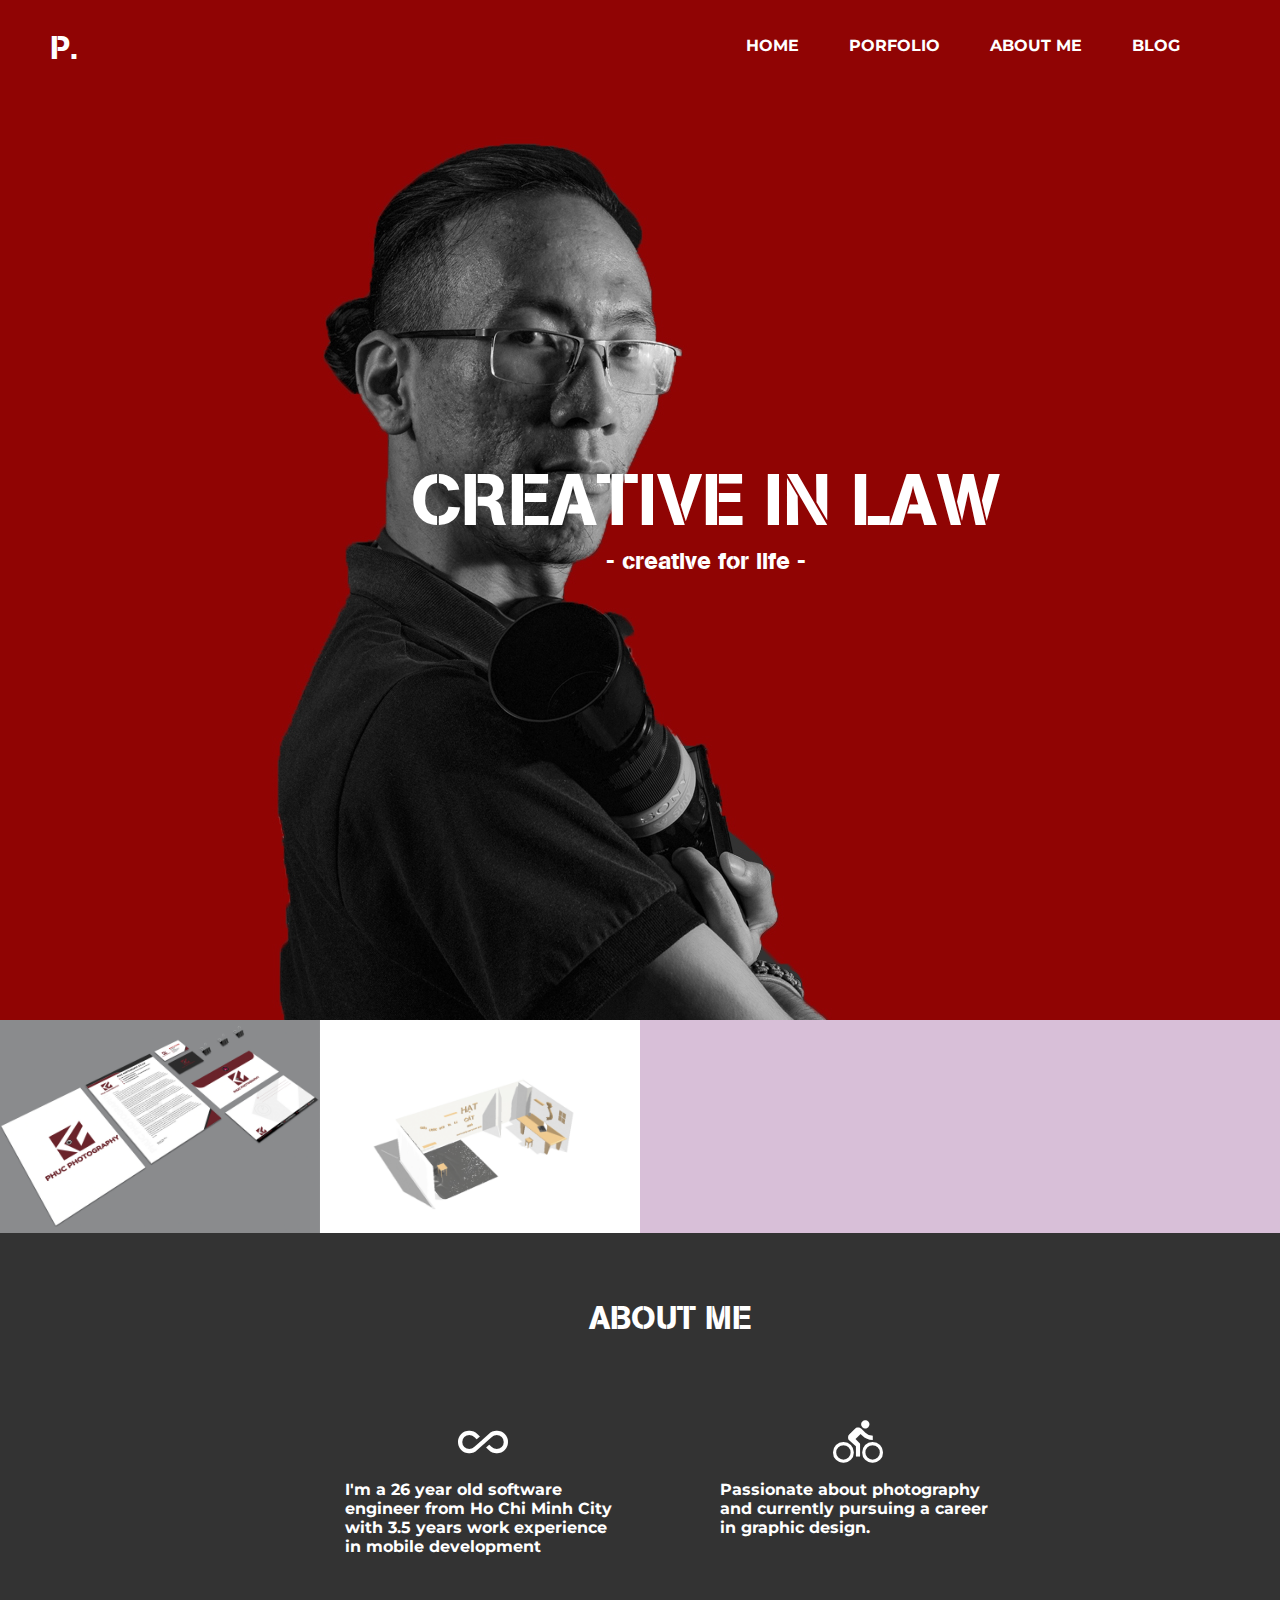
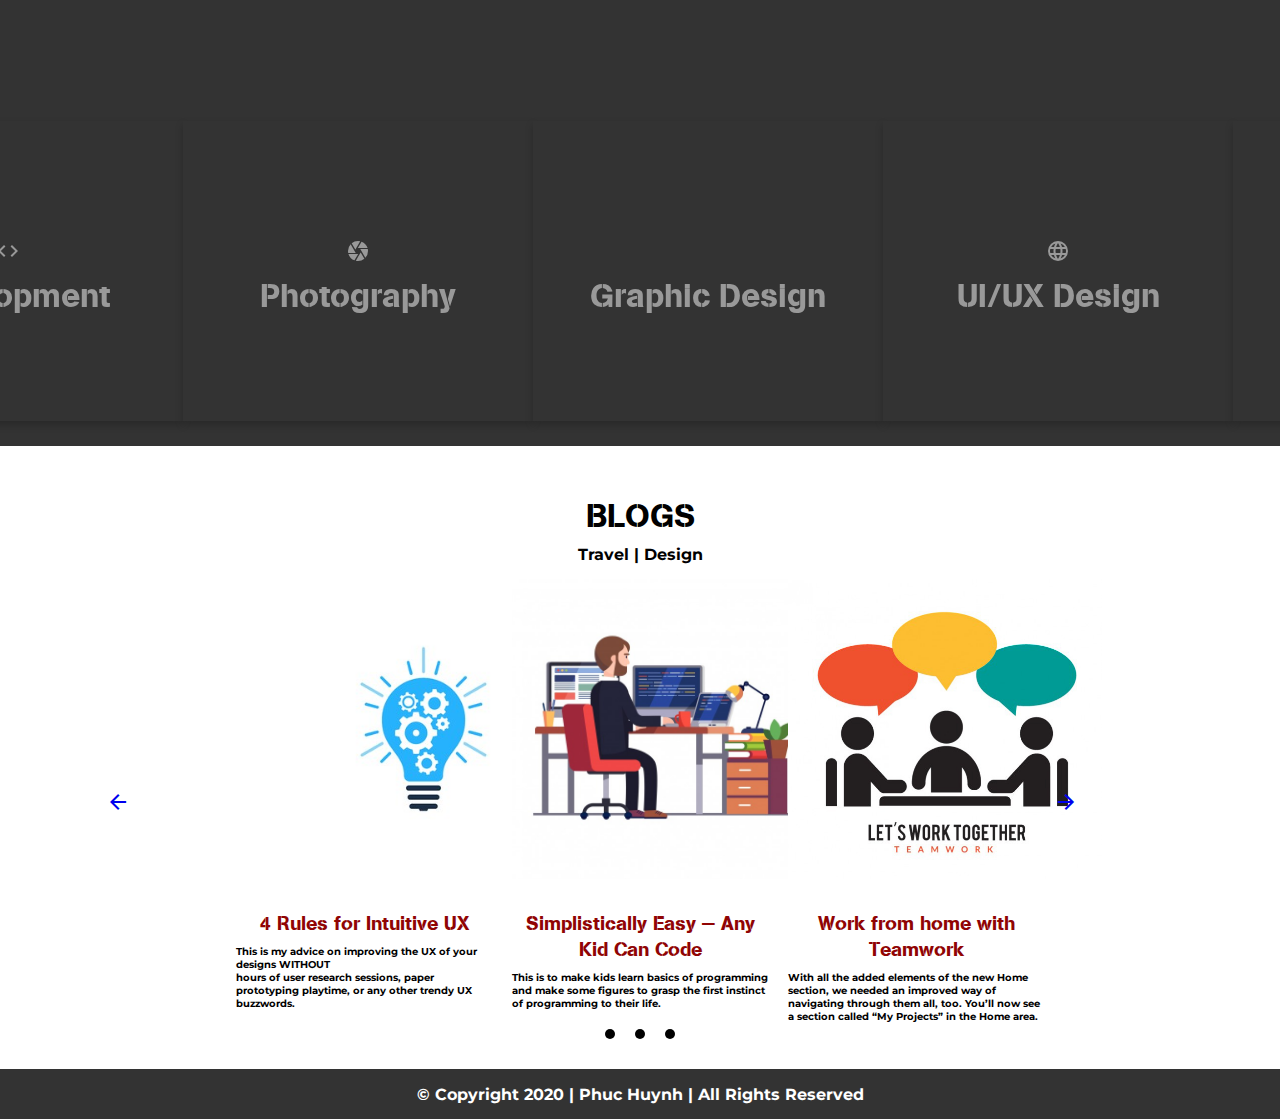
==== index.html @ 55d7efc3 "update code" ====
<!DOCTYPE html>
<html lang="en">
<head>
	<meta charset="UTF-8">
	<meta name="viewport" content="width=device-width, initial-scale=1.0">
	<link rel="stylesheet" href="css/style.css">
	<link href="https://fonts.googleapis.com/icon?family=Material+Icons" rel="stylesheet">
	<title>Document</title>
</head>
<body>
	<div class="container" id="container">
		<div class="header">
			 <div class="logo">
					<h1>P.</h1>
			 </div>
			 <div class="menu">
				<ul>
					<li><a href="#">Home</a></li>
					<li><a href="#">Porfolio</a></li>
					<li><a href="#">About Me</a></li>
					<li><a href="#">Blog</a></li>
					
				</ul>
			 </div>
		</div>
		<div class="section section-one">
			<div class="content">
				<div>
					<h1 class="is-visible">CREATIVE IN LAW <br></h1> 
					<h6> - creative for life - </h6>
				</div>
			</div>
		</div>
		<div class="section section-two">
				 <div class="content">
					 <div class="col">
						 <div class="item-percent">
							<a href="#" class="item-content black" >
								<h1>Branding</h1>
							</a>
							 <img src="/img/items/4.jpg" alt="" class="img-responsive">
						 </div>
						 <div class="item-percent">
							<a href="#" class="item-content" >
								<h1>Sài Gòn Landscape</h1>
							</a>
							<img src="/img/items/2.jpg" alt="" class="img-responsive">
						</div>
					 </div>
					 <div class="col">
						<div class="item-percent">
							<a href="#" class="item-content" >
								<h1>Việt nam Travel</h1>
							</a>
							<img src="/img/items/3.jpg" alt="" class="img-responsive">
						</div>
						<div class="item-percent">
							<a href="#" class="item-content black" >
								<h1>3D Modal</h1>
							</a>
						   <img src="/img/items/5.jpg" alt="" class="img-responsive">
					   </div>
					</div>
					 <div class="col-3">	
						<div class="item-percent">
							<a href="#" class="item-content" >
								<h1>Portrail</h1>
							</a>
							<img src="/img/items/1.jpg" alt="" class="img-responsive">
						</div>
					</div>
				 </div>
				 
		</div>
		<div class="section section-three">
				<div class="about">
					<h1>ABOUT ME</h1>
					<div class="about-content">
						<div class="about-content-one">
							<div class="ico">
								<i class="material-icons ico">all_inclusive</i>
							</div>
							<p>I'm a 26 year old software engineer from Ho Chi Minh City with 
3.5 years work experience in mobile development</p>
						</div>
						<div class="about-content-two">
							<div class="ico">
								<i class="material-icons ico">directions_bike</i>
							</div>
							<p>Passionate about photography and currently pursuing a career in graphic design.</p>
						</div>
					</div>
				</div>
				
		</div>
		<div class="section section-four">
			<div class="skill">
				<div class="skill-title ">
					<h1>Skills & Tools</h1>
				</div>
				<div class="skill-list">
					<div class="skill-item">
						<div class="skill-item-card">
							<div class="skill-item-card-front">
								<h1><i class="material-icons ico">code</i></h1>
								<h1>Development</h1>
							</div>
							<div class="skill-item-card-back">
								<div class="skill-item-development">
									<h2>WEB DEVELOPMENT</h2>
									<div class="skill-item-list">
										<div class="skill-item-detail">
											<img src="/img/icos/html-5.png" >
											<p>HTML</p>
										</div>
										<div class="skill-item-detail">
											<img src="/img/icos/css-3.svg" >
											<p>CSS</p>
										</div>
										<div class="skill-item-detail">
											<img src="/img/icos/react.png" >
											<p>REACTJS</p>
										</div>
										<div class="skill-item-detail">
											<img src="/img/icos/vuejs.svg" >
											<p>VUEJS</p>
										</div>
									</div>
								</div>
								<div class="skill-item-development">
									<h2>MOBILE DEVELOPMENT</h2>
									<div class="skill-item-list">
										<div class="skill-item-detail">
											<img src="/img/icos/react.png" >
											<p>React Native</p>
										</div>
										<div class="skill-item-detail">
											<img src="/img/icos/flutter.png" >
											<p>Flutter</p>
										</div>
										<div class="skill-item-detail">
											<img src="/img/icos/android.svg" >
											<p>ANDROID</p>
										</div>
										<div class="skill-item-detail">
											<img src="/img/icos/apple.svg" >
											<p>IOS</p>
										</div>
									</div>
								</div>
							</div>
						</div>
					</div>

					<div class="skill-item">
						<div class="skill-item-card">
							<div class="skill-item-card-front">
								<h1><i class="material-icons ico">camera</i></h1>
								<h1>Photography</h1>
							</div>
							<div class="skill-item-card-back">
								<div class="skill-item-photography">
									<h2>SKILLS</h2>
									<div class="skill-item-list">
										<div class="skill-item-detail">
											<img src="/img/icos/photography-1.png" >
											<p>Portrail</p>
										</div>
										<div class="skill-item-detail">
											<img src="/img/icos/photography-2.png" >
											<p>Landscape</p>
										</div>
										<div class="skill-item-detail">
											<img src="/img/icos/photography-3.png" >
											<p> Blend & Retouch</p>
										</div>
									</div>
								</div>
							</div>
						</div>
					</div>

					<div class="skill-item">
						<div class="skill-item-card">
							<div class="skill-item-card-front">
								<h1><i class="material-icons ico">design_services</i></h1>
								<h1>Graphic Design</h1>
							</div>
							<div class="skill-item-card-back">
								<div class="skill-item-graphic-design">
									<h2>SKILLS</h2>
									<div class="skill-item-list">
										<div class="skill-item-detail">
											<img src="/img/icos/branding.png" >
											<p>Branding Identify</p>
										</div>
										<div class="skill-item-detail">
											<img src="/img/icos/packaging.png" >
											<p>Packaging Design</p>
										</div>
										<div class="skill-item-detail">
											<img src="/img/icos/illustrator.png" >
											<p>Illutrastion</p>
										</div>
									</div>
								</div>
							</div>
						</div>
					</div>
					
					<div class="skill-item">
						<div class="skill-item-card">
							<div class="skill-item-card-front">
								<h1><i class="material-icons ico">language</i></h1>
								<h1>UI/UX Design</h1>
							</div>
							<div class="skill-item-card-back">
								<div class="skill-item-development">
									<h2>SKILLS</h2>
									<div class="skill-item-list">
										<div class="skill-item-detail">
											<img src="/img/icos/search.svg" >
											<p>UX Research</p>
										</div>
										<div class="skill-item-detail">
											<img src="/img/icos/ui-design.png" >
											<p>UI Design</p>
										</div>
										<div class="skill-item-detail">
											<img src="/img/icos/development.png" >
											<p>Development</p>
										</div>
										<div class="skill-item-detail">
											<img src="/img/icos/teamwork.png" >
											<p>Teamwork</p>
										</div>
									</div>
								</div>
							</div>
						</div>
					</div>
					
					<div class="skill-item">
						<div class="skill-item-card">
							<div class="skill-item-card-front">
								<h1><i class="material-icons ico">motion_photos_on</i></h1>
								<h1>Motion Graphic</h1>
							</div>
							<div class="skill-item-card-back">
								<div class="skill-item-development">
									<h2>SKILLS</h2>
									<div class="skill-item-list">
										<div class="skill-item-detail">
											<img src="/img/icos/animation.png" >
											<p>Animation</p>
										</div>
										<div class="skill-item-detail">
											<img src="/img/icos/thinking.png" >
											<p>Creative Thinking</p>
										</div>
									</div>
								</div>
								<div class="skill-item-development">
									<h2>SKILLS TECHNICAL</h2>
									<div class="skill-item-list">
										<div class="skill-item-detail">
											<img src="/img/icos/ae.png" >
											<p>After Effect</p>
										</div>
										<div class="skill-item-detail">
											<img src="/img/icos/pr.png" >
											<p>Adobe Premiere </p>
										</div>
									</div>
								</div>
							</div>
						</div>
					</div>
				</div>
			</div>
		</div>
		<div class="section section-five">
			<div class="blog">
				<div class="blog-title">
					<h1>BLOGS</h1>
					<p>Travel | Design </p>
				</div>
				<div class="blog-content">
					<div class="blog-slide-ico">
					<a href="#">
						<i class="material-icons">
							arrow_back_ios
						</i>
					</a>
					</div>
					<div class="blog-content-item">
						<div class="blog-content-item-img">
						<a href="#"><img src="/img/creative.jpg" alt="" srcset=""></a>
						</div>
						<div class="blog-content-item-details">
							<a href="#"><h3>4 Rules for Intuitive UX</h3></a>
							<p>This is my advice on improving the UX of your designs WITHOUT <br> hours of user research sessions,
								  paper prototyping playtime, or any other trendy UX buzzwords.</p>
						</div>
					</div>
					<div class="blog-content-item">
						<div class="blog-content-item-img">
							<a href="#"><img src="/img/developer.jpg" alt="" srcset=""></a>
						</div>
						<div class="blog-content-item-details">
							<a href="#"><h3>Simplistically Easy — Any Kid Can Code</h3></a>
							<p>This is to make kids learn basics of programming and make some figures to grasp the first instinct of programming to their life.</p>
						</div>
					</div>
					<div class="blog-content-item">
						<div class="blog-content-item-img">
							<a href=""><img src="/img/teamwork.jpg" alt="" srcset=""></a>
						</div>
						<div class="blog-content-item-details">
							<a href="#"><h3>Work from home with Teamwork</h3></a>
							<p>With all the added elements of the new Home section, we needed an improved way of navigating through them all, too. You’ll now see a section called “My Projects” in the Home area.
								</p>
						</div>
					</div>
					
					<div class="blog-slide-ico">
						<a href="#">
							<i class="material-icons">
								arrow_forward_ios
							</i>
						</a>
					</div>
					
				</div>
				<div class="slide-dot">
					<div class="slide-dot-item">
					</div>
					<div class="slide-dot-item">
					</div>
					<div class="slide-dot-item">
					</div>
			   </div>
			</div>
		</div>
		<div class=" footer">
				<p>© Copyright 2020   | Phuc Huynh   |   All Rights Reserved  </p>
		</div>
	</div>

</body>
</html>
---- css/style.css ----
/* globals */
@import url('https://fonts.googleapis.com/css2?family=Montserrat&family=Titillium+Web:wght@400;700&display=swap');

@font-face {
  font-family: 'SFU AGBuchStencilBQ';
  src: url('/font/SFUAGBuchStencilBQMedium.eot');
  src: local('SFU AGBuchStencilBQ Medium'), local('SFUAGBuchStencilBQMedium'),
    url('/font/SFUAGBuchStencilBQMedium.eot?#iefix') format('embedded-opentype'),
    url('/font/SFUAGBuchStencilBQMedium.woff2') format('woff2'),
    url('/font/SFUAGBuchStencilBQMedium.woff') format('woff'),
    url('/font/SFUAGBuchStencilBQMedium.ttf') format('truetype');
  font-weight: 500;
  font-style: normal;
  font-display: swap;
}

@-webkit-keyframes animUp {
  0% {
    -webkit-transform: translateY(-10%);
    opacity: 0;
  }
  100% {
    -webkit-transform: translateY(-5%);
    opacity: 1;
  }
}

* {
  margin: 0;
  padding: 0;
  box-sizing: border-box;
}

html,
body {
  margin: 0;
  height: 100%;
  width: 100%;
  padding: 0;
}

h1,
h2,
h3,
h4,
h5,
h6 {
  font-family: 'SFU AGBuchStencilBQ';
  font-weight: 500;
  font-style: normal;
}
p {
  font-family: 'Montserrat';
  font-weight: 700;
}

.header {
  height: 90px;
  width: 100%;
  padding: 0 50px 0 50px;
  position: fixed;
  display: flex;
  z-index: 999;
  background-color: #900404;
  align-items: center;
  flex-direction: row;
}

.header h1 {
  font-size: 5 0px;
  display: flex;
  color: #fff;
}
.header .logo {
  width: 20%;
}

.header .menu {
  width: 80%;
  display: flex;
  flex-direction: row;
  justify-content: flex-end;
}
.header .menu ul {
  flex-direction: row;
  display: flex;
  list-style: none;
}
.header .menu a {
  color: #fff;
  font-family: 'Montserrat';
  font-weight: 700;
  margin-right: 50px;
  text-decoration: none;
  text-transform: uppercase;
}
.header .menu a:hover {
  color: yellow;
}

.section {
  display: block;
  width: 100%;
  padding: 60px;
  padding-left: 120px;
  box-sizing: border-box;
}

/* SECTION 1 */
.section-one {
  /* background-color: #900404; */
  background-image: url('/img/background3.jpg');
  background-repeat: no-repeat;
}
.section-one .content {
  width: 80%;
  height: 100vh;
  color: #fff;
  font-size: 35px;
  display: flex;
  justify-content:flex-end ;
  align-items: center;
  text-align: center;
  -webkit-animation: animUp 1s ease-in;
  animation-fill-mode: forwards;
  -webkit-animation-fill-mode: forwards;
}

/* END SECTION 1 */

/* Section 2 */
.section-two {
  background-color: green;
  padding: 0 !important;
}

.section-two .content {
  font-family: 'Montserrat';
  font-weight: 500;
  display: flex;
  flex-direction: row;
  top: 0;
  left: 0;
}
.section-two .content .col {
  width: 25%;
  background-color: thistle;
}
.section-two .content .col-3 {
  width: 50%;
  background-color: thistle;
}
.section-two .content .col .item-percent,
.section-two .content .col-3 .item-percent {
  background-color: #111;
  max-width: 100%;
  max-height: 100%;
  display: flex;
  justify-content: center;
  align-items: center;
}
.section-two .content .col .item-percent:hover
 {
  opacity: 0.7;
}
.section-two .content .col-3:hover .item-percent {
  opacity: 0.8;
}

.section-two .content .col .item-percent:hover .item-content,
.section-two .content .col-3 .item-percent:hover .item-content {
  opacity: 1;
  text-decoration: none;
}
.section-two .content .col .item-percent:hover .black {
  opacity: 1;
  color: #333;
}
.section-two .content .col-3 .item-percent:hover {
  font-size: 50px;
  opacity: 1;
  color: #000;
}
.section-two .content .col .item-percent .item-content,
.section-two .content .col-3 .item-percent .item-content {
  position: absolute;
  z-index: 3;
  opacity: 0;
  color: #fff;
}

.section-two .content .col .img-responsive,
.section-two .content .col-3 .img-responsive {
  display: block;
  max-width: 100%;
  max-height: 100%;
}

/* End Section 2 */
/* SECTION 3 */
.section-three {
  background-color: #333;
  transform-origin: 0 0;
}
.section-three .about {
  text-align: center;
}
.section-three .about h1 {
  margin-bottom: 30px;
  color: #fff;
}
.section-three .about .about-content {
  display: flex;
  justify-content: center;
  margin-bottom: 30px;
}
.section-three .about .about-content .about-content-one,
.section-three .about .about-content .about-content-two {
  text-align: start;
  color: #fff;
  width: 25%;
  margin: 50px;
  font-family: 'Montserrat';
}
.section-three .about .about-content .about-content-one .ico,
.section-three .about .about-content .about-content-two .ico {
  font-size: 50px;
  text-align: center;
}

/* END SECTION 3 */

/* SECTION 4 */
.section-four {
  padding: 0 !important;
  background-color: #333;
}
.section-four .skill-title {
  text-align: center;
  display: flex;
  align-items: center;
  margin: 20px;
  color: #fff;
}
.section-four .skill {
  display: flex;
  flex-direction: row;
  justify-content: center;
  width: 100%;
  height: 350px;
}
.section-four .skill .skill-list {
  display: flex;
  flex-direction: row;
  padding: 0 5px 0 15px;
}
.section-four .skill .skill-item {
  width: 25%;
  height: 350px;
  display: flex;
  flex-direction: column;
  align-items: center;
  justify-content: center;
}
.section-four .skill .skill-item .skill-item-card {
  width: 350px;
  height: 300px;
  background-color: #333;
  position: relative;
  transition: transform 0.6s;
  transform-style: preserve-3d;
  box-shadow: 0 4px 8px 0 rgba(0, 0, 0, 0.2);
}
.section-four .skill .skill-item .skill-item-card:hover {
  transform: rotateY(180deg);
}

.section-four .skill .skill-item .skill-item-card .skill-item-card-front,
.section-four .skill .skill-item .skill-item-card .skill-item-card-back {
  position: absolute;
  width: 100%;
  height: 100%;
  -webkit-backface-visibility: hidden;
  backface-visibility: hidden;
  display: flex;
  flex-direction: column;
  align-items: center;
  justify-content: center;
}
.section-four .skill .skill-item .skill-item-card .skill-item-card-front {
  color: #999;
}
.section-four .skill .skill-item .skill-item-card .skill-item-card-back {
  transform: rotateY(180deg);
  text-align: center;
  background-color: #fff;
}
/* development */
.section-four
  .skill
  .skill-item
  .skill-item-card
  .skill-item-card-back
  .skill-item-list {
  display: flex;
  flex-direction: row;
  justify-content: center;
}
.section-four
  .skill
  .skill-item
  .skill-item-card
  .skill-item-card-back
  .skill-item-list
  .skill-item-detail {
  padding: 10px;
}
.section-four
  .skill
  .skill-item
  .skill-item-card
  .skill-item-card-back
  .skill-item-list
  .skill-item-detail
  img {
  width: 25px;
  height: 25px;
}
.section-four
  .skill
  .skill-item
  .skill-item-card
  .skill-item-card-back
  .skill-item-list
  .skill-item-detail
  p {
  font-size: 10px;
}
/* end development */

/* END SECTION 4 */
/*  SECTION 5 */
.section-five {
  padding: 0 !important;
}
.section-five .blog {
  margin-top: 30px;
  text-align: center;
}
.section-five .blog-title {
  padding: 15px 0 15px 0;
}
.section-five .blog-title p {
 margin-top: 10px;
}
.section-five .blog .blog-content {
  width: 100%;
  display: flex;
  justify-content: center;
  align-items: center;
  flex-direction: row;
}
.section-five .blog .blog-content .blog-content-item {
  width: 20%;
  margin: 0 10px 0 10px;
  height: 450px;
  
}
.section-five .blog .blog-content .blog-content-item .blog-content-item-img {
  width: 100%;
  height: 300px;
   border-width: 10px;
}
.section-five
  .blog
  .blog-content
  .blog-content-item
  .blog-content-item-img
  img {
 
  height: 100%
}
.section-five
  .blog
  .blog-content
  .blog-content-item
  .blog-content-item-details {
  padding: 30px 0 20px 0;
  
}
.section-five
  .blog
  .blog-content
  .blog-content-item
  .blog-content-item-details
  a {
    text-decoration: none;
    color: #900404;
  }
.section-five
  .blog
  .blog-content
  .blog-content-item
  .blog-content-item-details
  p {
  font-size: 10px;
  padding-top: 10px;
  text-align: start;
}
.section-five .slide-dot {
  display: flex;
  justify-content: center;
  
}
.section-five .slide-dot .slide-dot-item {
  width: 10px;
  height: 10px;
  border-radius: 10px;
  background-color: #000;

  margin: 0 10px 0 10px;
}
/* END SECTION 5 */
/*  SECTION FOOTER */
.footer {
  display: flex;
  justify-content: center;
  flex-direction: row;
  align-items: center;
  margin-top: 30px;
  height: 50px;
  color: #fff;
  background-color: #333;
}
/*  end SECTION FOOTER */
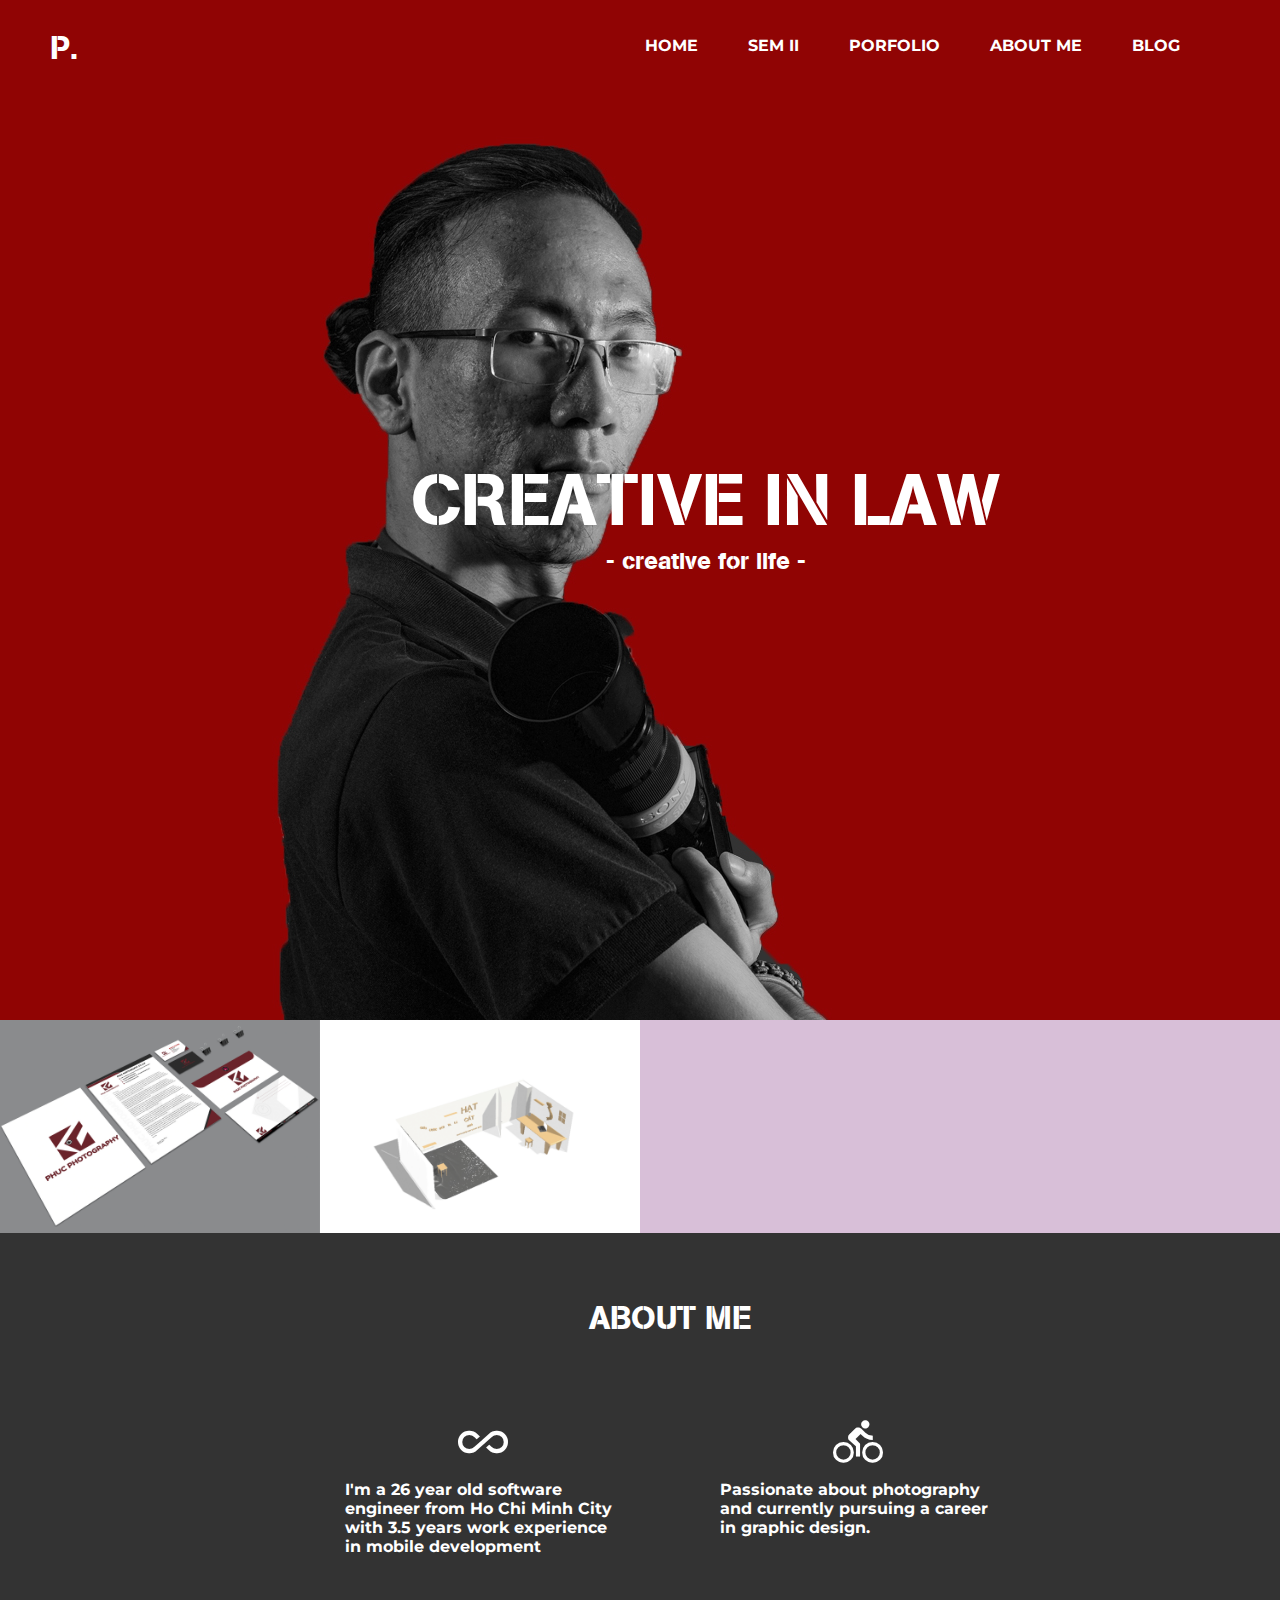
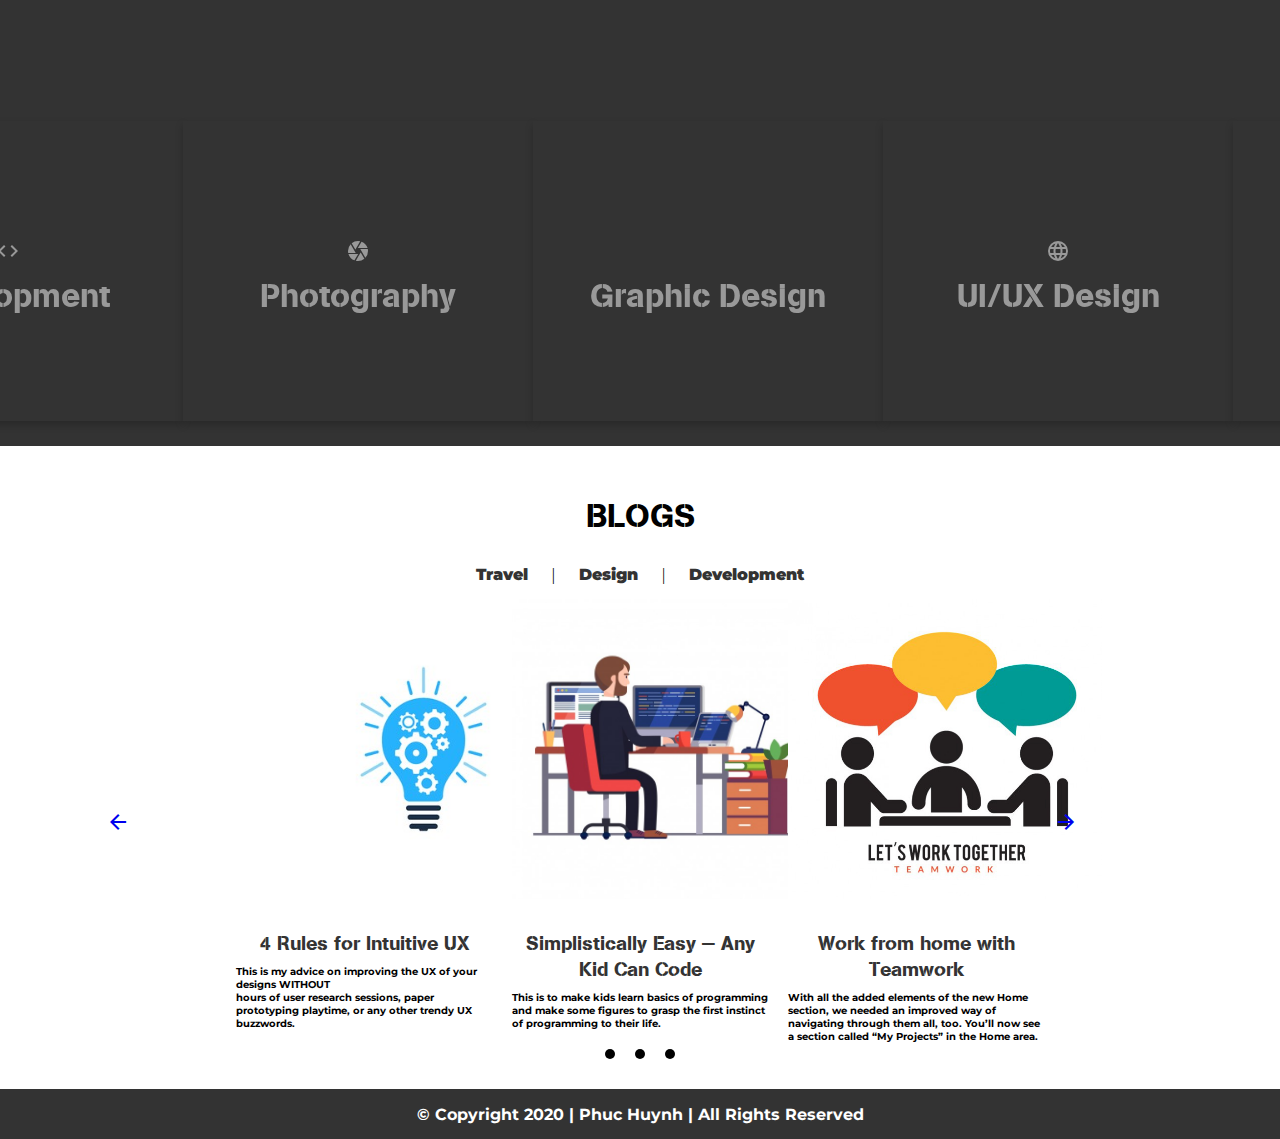
==== commit b68378fb: "update code layout 1" ====
--- a/index.html
+++ b/index.html
@@ -1,351 +1,355 @@
-<!DOCTYPE html>
-<html lang="en">
-<head>
-	<meta charset="UTF-8">
-	<meta name="viewport" content="width=device-width, initial-scale=1.0">
-	<link rel="stylesheet" href="css/style.css">
-	<link href="https://fonts.googleapis.com/icon?family=Material+Icons" rel="stylesheet">
-	<title>Document</title>
-</head>
-<body>
-	<div class="container" id="container">
-		<div class="header">
-			 <div class="logo">
-					<h1>P.</h1>
-			 </div>
-			 <div class="menu">
-				<ul>
-					<li><a href="#">Home</a></li>
-					<li><a href="#">Porfolio</a></li>
-					<li><a href="#">About Me</a></li>
-					<li><a href="#">Blog</a></li>
-					
-				</ul>
-			 </div>
-		</div>
-		<div class="section section-one">
-			<div class="content">
-				<div>
-					<h1 class="is-visible">CREATIVE IN LAW <br></h1> 
-					<h6> - creative for life - </h6>
-				</div>
-			</div>
-		</div>
-		<div class="section section-two">
-				 <div class="content">
-					 <div class="col">
-						 <div class="item-percent">
-							<a href="#" class="item-content black" >
-								<h1>Branding</h1>
-							</a>
-							 <img src="/img/items/4.jpg" alt="" class="img-responsive">
-						 </div>
-						 <div class="item-percent">
-							<a href="#" class="item-content" >
-								<h1>Sài Gòn Landscape</h1>
-							</a>
-							<img src="/img/items/2.jpg" alt="" class="img-responsive">
-						</div>
-					 </div>
-					 <div class="col">
-						<div class="item-percent">
-							<a href="#" class="item-content" >
-								<h1>Việt nam Travel</h1>
-							</a>
-							<img src="/img/items/3.jpg" alt="" class="img-responsive">
-						</div>
-						<div class="item-percent">
-							<a href="#" class="item-content black" >
-								<h1>3D Modal</h1>
-							</a>
-						   <img src="/img/items/5.jpg" alt="" class="img-responsive">
-					   </div>
-					</div>
-					 <div class="col-3">	
-						<div class="item-percent">
-							<a href="#" class="item-content" >
-								<h1>Portrail</h1>
-							</a>
-							<img src="/img/items/1.jpg" alt="" class="img-responsive">
-						</div>
-					</div>
-				 </div>
-				 
-		</div>
-		<div class="section section-three">
-				<div class="about">
-					<h1>ABOUT ME</h1>
-					<div class="about-content">
-						<div class="about-content-one">
-							<div class="ico">
-								<i class="material-icons ico">all_inclusive</i>
-							</div>
-							<p>I'm a 26 year old software engineer from Ho Chi Minh City with 
-3.5 years work experience in mobile development</p>
-						</div>
-						<div class="about-content-two">
-							<div class="ico">
-								<i class="material-icons ico">directions_bike</i>
-							</div>
-							<p>Passionate about photography and currently pursuing a career in graphic design.</p>
-						</div>
-					</div>
-				</div>
-				
-		</div>
-		<div class="section section-four">
-			<div class="skill">
-				<div class="skill-title ">
-					<h1>Skills & Tools</h1>
-				</div>
-				<div class="skill-list">
-					<div class="skill-item">
-						<div class="skill-item-card">
-							<div class="skill-item-card-front">
-								<h1><i class="material-icons ico">code</i></h1>
-								<h1>Development</h1>
-							</div>
-							<div class="skill-item-card-back">
-								<div class="skill-item-development">
-									<h2>WEB DEVELOPMENT</h2>
-									<div class="skill-item-list">
-										<div class="skill-item-detail">
-											<img src="/img/icos/html-5.png" >
-											<p>HTML</p>
-										</div>
-										<div class="skill-item-detail">
-											<img src="/img/icos/css-3.svg" >
-											<p>CSS</p>
-										</div>
-										<div class="skill-item-detail">
-											<img src="/img/icos/react.png" >
-											<p>REACTJS</p>
-										</div>
-										<div class="skill-item-detail">
-											<img src="/img/icos/vuejs.svg" >
-											<p>VUEJS</p>
-										</div>
-									</div>
-								</div>
-								<div class="skill-item-development">
-									<h2>MOBILE DEVELOPMENT</h2>
-									<div class="skill-item-list">
-										<div class="skill-item-detail">
-											<img src="/img/icos/react.png" >
-											<p>React Native</p>
-										</div>
-										<div class="skill-item-detail">
-											<img src="/img/icos/flutter.png" >
-											<p>Flutter</p>
-										</div>
-										<div class="skill-item-detail">
-											<img src="/img/icos/android.svg" >
-											<p>ANDROID</p>
-										</div>
-										<div class="skill-item-detail">
-											<img src="/img/icos/apple.svg" >
-											<p>IOS</p>
-										</div>
-									</div>
-								</div>
-							</div>
-						</div>
-					</div>
-
-					<div class="skill-item">
-						<div class="skill-item-card">
-							<div class="skill-item-card-front">
-								<h1><i class="material-icons ico">camera</i></h1>
-								<h1>Photography</h1>
-							</div>
-							<div class="skill-item-card-back">
-								<div class="skill-item-photography">
-									<h2>SKILLS</h2>
-									<div class="skill-item-list">
-										<div class="skill-item-detail">
-											<img src="/img/icos/photography-1.png" >
-											<p>Portrail</p>
-										</div>
-										<div class="skill-item-detail">
-											<img src="/img/icos/photography-2.png" >
-											<p>Landscape</p>
-										</div>
-										<div class="skill-item-detail">
-											<img src="/img/icos/photography-3.png" >
-											<p> Blend & Retouch</p>
-										</div>
-									</div>
-								</div>
-							</div>
-						</div>
-					</div>
-
-					<div class="skill-item">
-						<div class="skill-item-card">
-							<div class="skill-item-card-front">
-								<h1><i class="material-icons ico">design_services</i></h1>
-								<h1>Graphic Design</h1>
-							</div>
-							<div class="skill-item-card-back">
-								<div class="skill-item-graphic-design">
-									<h2>SKILLS</h2>
-									<div class="skill-item-list">
-										<div class="skill-item-detail">
-											<img src="/img/icos/branding.png" >
-											<p>Branding Identify</p>
-										</div>
-										<div class="skill-item-detail">
-											<img src="/img/icos/packaging.png" >
-											<p>Packaging Design</p>
-										</div>
-										<div class="skill-item-detail">
-											<img src="/img/icos/illustrator.png" >
-											<p>Illutrastion</p>
-										</div>
-									</div>
-								</div>
-							</div>
-						</div>
-					</div>
-					
-					<div class="skill-item">
-						<div class="skill-item-card">
-							<div class="skill-item-card-front">
-								<h1><i class="material-icons ico">language</i></h1>
-								<h1>UI/UX Design</h1>
-							</div>
-							<div class="skill-item-card-back">
-								<div class="skill-item-development">
-									<h2>SKILLS</h2>
-									<div class="skill-item-list">
-										<div class="skill-item-detail">
-											<img src="/img/icos/search.svg" >
-											<p>UX Research</p>
-										</div>
-										<div class="skill-item-detail">
-											<img src="/img/icos/ui-design.png" >
-											<p>UI Design</p>
-										</div>
-										<div class="skill-item-detail">
-											<img src="/img/icos/development.png" >
-											<p>Development</p>
-										</div>
-										<div class="skill-item-detail">
-											<img src="/img/icos/teamwork.png" >
-											<p>Teamwork</p>
-										</div>
-									</div>
-								</div>
-							</div>
-						</div>
-					</div>
-					
-					<div class="skill-item">
-						<div class="skill-item-card">
-							<div class="skill-item-card-front">
-								<h1><i class="material-icons ico">motion_photos_on</i></h1>
-								<h1>Motion Graphic</h1>
-							</div>
-							<div class="skill-item-card-back">
-								<div class="skill-item-development">
-									<h2>SKILLS</h2>
-									<div class="skill-item-list">
-										<div class="skill-item-detail">
-											<img src="/img/icos/animation.png" >
-											<p>Animation</p>
-										</div>
-										<div class="skill-item-detail">
-											<img src="/img/icos/thinking.png" >
-											<p>Creative Thinking</p>
-										</div>
-									</div>
-								</div>
-								<div class="skill-item-development">
-									<h2>SKILLS TECHNICAL</h2>
-									<div class="skill-item-list">
-										<div class="skill-item-detail">
-											<img src="/img/icos/ae.png" >
-											<p>After Effect</p>
-										</div>
-										<div class="skill-item-detail">
-											<img src="/img/icos/pr.png" >
-											<p>Adobe Premiere </p>
-										</div>
-									</div>
-								</div>
-							</div>
-						</div>
-					</div>
-				</div>
-			</div>
-		</div>
-		<div class="section section-five">
-			<div class="blog">
-				<div class="blog-title">
-					<h1>BLOGS</h1>
-					<p>Travel | Design </p>
-				</div>
-				<div class="blog-content">
-					<div class="blog-slide-ico">
-					<a href="#">
-						<i class="material-icons">
-							arrow_back_ios
-						</i>
-					</a>
-					</div>
-					<div class="blog-content-item">
-						<div class="blog-content-item-img">
-						<a href="#"><img src="/img/creative.jpg" alt="" srcset=""></a>
-						</div>
-						<div class="blog-content-item-details">
-							<a href="#"><h3>4 Rules for Intuitive UX</h3></a>
-							<p>This is my advice on improving the UX of your designs WITHOUT <br> hours of user research sessions,
-								  paper prototyping playtime, or any other trendy UX buzzwords.</p>
-						</div>
-					</div>
-					<div class="blog-content-item">
-						<div class="blog-content-item-img">
-							<a href="#"><img src="/img/developer.jpg" alt="" srcset=""></a>
-						</div>
-						<div class="blog-content-item-details">
-							<a href="#"><h3>Simplistically Easy — Any Kid Can Code</h3></a>
-							<p>This is to make kids learn basics of programming and make some figures to grasp the first instinct of programming to their life.</p>
-						</div>
-					</div>
-					<div class="blog-content-item">
-						<div class="blog-content-item-img">
-							<a href=""><img src="/img/teamwork.jpg" alt="" srcset=""></a>
-						</div>
-						<div class="blog-content-item-details">
-							<a href="#"><h3>Work from home with Teamwork</h3></a>
-							<p>With all the added elements of the new Home section, we needed an improved way of navigating through them all, too. You’ll now see a section called “My Projects” in the Home area.
-								</p>
-						</div>
-					</div>
-					
-					<div class="blog-slide-ico">
-						<a href="#">
-							<i class="material-icons">
-								arrow_forward_ios
-							</i>
-						</a>
-					</div>
-					
-				</div>
-				<div class="slide-dot">
-					<div class="slide-dot-item">
-					</div>
-					<div class="slide-dot-item">
-					</div>
-					<div class="slide-dot-item">
-					</div>
-			   </div>
-			</div>
-		</div>
-		<div class=" footer">
-				<p>© Copyright 2020   | Phuc Huynh   |   All Rights Reserved  </p>
-		</div>
-	</div>
-
-</body>
+<!DOCTYPE html>
+<html lang="en">
+<head>
+	<meta charset="UTF-8">
+	<meta name="viewport" content="width=device-width, initial-scale=1.0">
+	<link rel="stylesheet" href="css/style.css">
+	<link href="https://fonts.googleapis.com/icon?family=Material+Icons" rel="stylesheet">
+	<title>Phuc Huynh Porfolio</title>
+</head>
+<body>
+	<div class="container" id="container">
+		<div class="header">
+			 <div class="logo">
+					<h1>P.</h1>
+			 </div>
+			 <div class="menu">
+				<ul>
+					<li><a href="#">Home</a></li>
+					<li>
+						<a href="hk2/id.html" class="active">SEM II</a>
+					</li>
+					<li><a href="#">Porfolio</a></li>
+					<li><a href="#">About Me</a></li>
+					<li><a href="#">Blog</a></li>
+				</ul>
+			 </div>
+		</div>
+		<div class="section section-one">
+			<div class="content">
+				<div>
+					<h1 class="is-visible">CREATIVE IN LAW <br></h1> 
+					<h6> - creative for life - </h6>
+				</div>
+			</div>
+		</div>
+		<div class="section section-two">
+				 <div class="content">
+					 <div class="col">
+						 <div class="item-percent">
+							<a href="#" class="item-content black" >
+								<h1>Branding</h1>
+							</a>
+							 <img src="/img/items/4.jpg" alt="" class="img-responsive">
+						 </div>
+						 <div class="item-percent">
+							<a href="#" class="item-content" >
+								<h1>Sài Gòn Landscape</h1>
+							</a>
+							<img src="/img/items/2.jpg" alt="" class="img-responsive">
+						</div>
+					 </div>
+					 <div class="col">
+						<div class="item-percent">
+							<a href="#" class="item-content" >
+								<h1>Việt nam Travel</h1>
+							</a>
+							<img src="/img/items/3.jpg" alt="" class="img-responsive">
+						</div>
+						<div class="item-percent">
+							<a href="#" class="item-content black" >
+								<h1>3D Modal</h1>
+							</a>
+						   <img src="/img/items/5.jpg" alt="" class="img-responsive">
+					   </div>
+					</div>
+					 <div class="col-3">	
+						<div class="item-percent">
+							<a href="#" class="item-content" >
+								<h1>Portrail</h1>
+							</a>
+							<img src="img/items/1.jpg" alt="" class="img-responsive">
+						</div>
+					</div>
+				 </div>
+				 
+		</div>
+		<div class="section section-three">
+				<div class="about">
+					<h1>ABOUT ME</h1>
+					<div class="about-content">
+						<div class="about-content-one">
+							<div class="ico">
+								<i class="material-icons ico">all_inclusive</i>
+							</div>
+							<p>I'm a 26 year old software engineer from Ho Chi Minh City with 
+3.5 years work experience in mobile development</p>
+						</div>
+						<div class="about-content-two">
+							<div class="ico">
+								<i class="material-icons ico">directions_bike</i>
+							</div>
+							<p>Passionate about photography and currently pursuing a career in graphic design.</p>
+						</div>
+					</div>
+				</div>
+				
+		</div>
+		<div class="section section-four">
+			<div class="skill">
+				<div class="skill-title ">
+					<h1>Skills & Tools</h1>
+				</div>
+				<div class="skill-list">
+					<div class="skill-item">
+						<div class="skill-item-card">
+							<div class="skill-item-card-front">
+								<h1><i class="material-icons ico">code</i></h1>
+								<h1>Development</h1>
+							</div>
+							<div class="skill-item-card-back">
+								<div class="skill-item-development">
+									<h2>WEB DEVELOPMENT</h2>
+									<div class="skill-item-list">
+										<div class="skill-item-detail">
+											<img src="img/icos/html-5.png" >
+											<p>HTML</p>
+										</div>
+										<div class="skill-item-detail">
+											<img src="img/icos/css-3.svg" >
+											<p>CSS</p>
+										</div>
+										<div class="skill-item-detail">
+											<img src="img/icos/react.png" >
+											<p>REACTJS</p>
+										</div>
+										<div class="skill-item-detail">
+											<img src="img/icos/vuejs.svg" >
+											<p>VUEJS</p>
+										</div>
+									</div>
+								</div>
+								<div class="skill-item-development">
+									<h2>MOBILE DEVELOPMENT</h2>
+									<div class="skill-item-list">
+										<div class="skill-item-detail">
+											<img src="img/icos/react.png" >
+											<p>React Native</p>
+										</div>
+										<div class="skill-item-detail">
+											<img src="img/icos/flutter.png" >
+											<p>Flutter</p>
+										</div>
+										<div class="skill-item-detail">
+											<img src="img/icos/android.svg" >
+											<p>ANDROID</p>
+										</div>
+										<div class="skill-item-detail">
+											<img src="img/icos/apple.svg" >
+											<p>IOS</p>
+										</div>
+									</div>
+								</div>
+							</div>
+						</div>
+					</div>
+
+					<div class="skill-item">
+						<div class="skill-item-card">
+							<div class="skill-item-card-front">
+								<h1><i class="material-icons ico">camera</i></h1>
+								<h1>Photography</h1>
+							</div>
+							<div class="skill-item-card-back">
+								<div class="skill-item-photography">
+									<h2>SKILLS</h2>
+									<div class="skill-item-list">
+										<div class="skill-item-detail">
+											<img src="img/icos/photography-1.png" >
+											<p>Portrail</p>
+										</div>
+										<div class="skill-item-detail">
+											<img src="img/icos/photography-2.png" >
+											<p>Landscape</p>
+										</div>
+										<div class="skill-item-detail">
+											<img src="img/icos/photography-3.png" >
+											<p> Blend & Retouch</p>
+										</div>
+									</div>
+								</div>
+							</div>
+						</div>
+					</div>
+
+					<div class="skill-item">
+						<div class="skill-item-card">
+							<div class="skill-item-card-front">
+								<h1><i class="material-icons ico">design_services</i></h1>
+								<h1>Graphic Design</h1>
+							</div>
+							<div class="skill-item-card-back">
+								<div class="skill-item-graphic-design">
+									<h2>SKILLS</h2>
+									<div class="skill-item-list">
+										<div class="skill-item-detail">
+											<img src="img/icos/branding.png" >
+											<p>Branding Identify</p>
+										</div>
+										<div class="skill-item-detail">
+											<img src="img/icos/packaging.png" >
+											<p>Packaging Design</p>
+										</div>
+										<div class="skill-item-detail">
+											<img src="img/icos/illustrator.png" >
+											<p>Illutrastion</p>
+										</div>
+									</div>
+								</div>
+							</div>
+						</div>
+					</div>
+					
+					<div class="skill-item">
+						<div class="skill-item-card">
+							<div class="skill-item-card-front">
+								<h1><i class="material-icons ico">language</i></h1>
+								<h1>UI/UX Design</h1>
+							</div>
+							<div class="skill-item-card-back">
+								<div class="skill-item-development">
+									<h2>SKILLS</h2>
+									<div class="skill-item-list">
+										<div class="skill-item-detail">
+											<img src="img/icos/search.svg" >
+											<p>UX Research</p>
+										</div>
+										<div class="skill-item-detail">
+											<img src="img/icos/ui-design.png" >
+											<p>UI Design</p>
+										</div>
+										<div class="skill-item-detail">
+											<img src="img/icos/development.png" >
+											<p>Development</p>
+										</div>
+										<div class="skill-item-detail">
+											<img src="img/icos/teamwork.png" >
+											<p>Teamwork</p>
+										</div>
+									</div>
+								</div>
+							</div>
+						</div>
+					</div>
+					
+					<div class="skill-item">
+						<div class="skill-item-card">
+							<div class="skill-item-card-front">
+								<h1><i class="material-icons ico">motion_photos_on</i></h1>
+								<h1>Motion Graphic</h1>
+							</div>
+							<div class="skill-item-card-back">
+								<div class="skill-item-development">
+									<h2>SKILLS</h2>
+									<div class="skill-item-list">
+										<div class="skill-item-detail">
+											<img src="img/icos/animation.png" >
+											<p>Animation</p>
+										</div>
+										<div class="skill-item-detail">
+											<img src="img/icos/thinking.png" >
+											<p>Creative Thinking</p>
+										</div>
+									</div>
+								</div>
+								<div class="skill-item-development">
+									<h2>SKILLS TECHNICAL</h2>
+									<div class="skill-item-list">
+										<div class="skill-item-detail">
+											<img src="img/icos/ae.png" >
+											<p>After Effect</p>
+										</div>
+										<div class="skill-item-detail">
+											<img src="img/icos/pr.png" >
+											<p>Adobe Premiere </p>
+										</div>
+									</div>
+								</div>
+							</div>
+						</div>
+					</div>
+				</div>
+			</div>
+		</div>
+		<div class="section section-five">
+			<div class="blog">
+				<div class="blog-title">
+					<h1>BLOGS</h1>
+					<div class="blog-subtitle">
+						<a href="">Travel</a> | <a href="">Design</a> | <a href="">Development</a>
+					</div>
+				</div>
+				<div class="blog-content">
+					<div class="blog-slide-ico">
+					<a href="#">
+						<i class="material-icons">
+							arrow_back_ios
+						</i>
+					</a>
+					</div>
+					<div class="blog-content-item">
+						<div class="blog-content-item-img">
+						<a href="#"><img src="img/creative.jpg" alt="" srcset=""></a>
+						</div>
+						<div class="blog-content-item-details">
+							<a href="#"><h3>4 Rules for Intuitive UX</h3></a>
+							<p>This is my advice on improving the UX of your designs WITHOUT <br> hours of user research sessions,
+								  paper prototyping playtime, or any other trendy UX buzzwords.</p>
+						</div>
+					</div>
+					<div class="blog-content-item">
+						<div class="blog-content-item-img">
+							<a href="#"><img src="img/developer.jpg" alt="" srcset=""></a>
+						</div>
+						<div class="blog-content-item-details">
+							<a href="#"><h3>Simplistically Easy — Any Kid Can Code</h3></a>
+							<p>This is to make kids learn basics of programming and make some figures to grasp the first instinct of programming to their life.</p>
+						</div>
+					</div>
+					<div class="blog-content-item">
+						<div class="blog-content-item-img">
+							<a href=""><img src="img/teamwork.jpg" alt="" srcset=""></a>
+						</div>
+						<div class="blog-content-item-details">
+							<a href="#"><h3>Work from home with Teamwork</h3></a>
+							<p>With all the added elements of the new Home section, we needed an improved way of navigating through them all, too. You’ll now see a section called “My Projects” in the Home area.
+								</p>
+						</div>
+					</div>
+					
+					<div class="blog-slide-ico">
+						<a href="#">
+							<i class="material-icons">
+								arrow_forward_ios
+							</i>
+						</a>
+					</div>
+					
+				</div>
+				<div class="slide-dot">
+					<div class="slide-dot-item">
+					</div>
+					<div class="slide-dot-item">
+					</div>
+					<div class="slide-dot-item">
+					</div>
+			   </div>
+			</div>
+		</div>
+		<div class=" footer">
+				<p>© Copyright 2020   | Phuc Huynh   |   All Rights Reserved  </p>
+		</div>
+	</div>
+
+</body>
 </html>--- a/css/style.css
+++ b/css/style.css
@@ -97,6 +97,14 @@
 .header .menu a:hover {
   color: yellow;
 }
+.header .menu .sub-menu {
+  visibility: hidden;
+  background-color: green;
+}
+
+.header .menu ul li:hover .sub-menu {
+  visibility: visible;
+}
 
 .section {
   display: block;
@@ -109,7 +117,7 @@
 /* SECTION 1 */
 .section-one {
   /* background-color: #900404; */
-  background-image: url('/img/background3.jpg');
+  background-image: url('../img/background3.jpg');
   background-repeat: no-repeat;
 }
 .section-one .content {
@@ -118,7 +126,7 @@
   color: #fff;
   font-size: 35px;
   display: flex;
-  justify-content:flex-end ;
+  justify-content: flex-end;
   align-items: center;
   text-align: center;
   -webkit-animation: animUp 1s ease-in;
@@ -159,8 +167,7 @@
   justify-content: center;
   align-items: center;
 }
-.section-two .content .col .item-percent:hover
- {
+.section-two .content .col .item-percent:hover {
   opacity: 0.7;
 }
 .section-two .content .col-3:hover .item-percent {
@@ -350,8 +357,18 @@
 .section-five .blog-title {
   padding: 15px 0 15px 0;
 }
-.section-five .blog-title p {
- margin-top: 10px;
+.section-five .blog-title .blog-subtitle {
+  margin-top: 30px;
+}
+.section-five .blog-title .blog-subtitle a {
+  text-decoration: none;
+  font-family: 'Montserrat';
+  font-weight: 900;
+  color: #333;
+  padding: 15px 20px;
+}
+.section-five .blog-title .blog-subtitle a:hover {
+  color: #900404;
 }
 .section-five .blog .blog-content {
   width: 100%;
@@ -364,12 +381,13 @@
   width: 20%;
   margin: 0 10px 0 10px;
   height: 450px;
-  
-}
+  text-align: center;
+}
+
 .section-five .blog .blog-content .blog-content-item .blog-content-item-img {
   width: 100%;
   height: 300px;
-   border-width: 10px;
+  border-width: 10px;
 }
 .section-five
   .blog
@@ -377,8 +395,17 @@
   .blog-content-item
   .blog-content-item-img
   img {
- 
-  height: 100%
+  height: 100%;
+}
+.section-five
+  .blog
+  .blog-content
+  .blog-content-item
+  .blog-content-item-img
+  :hover
+  img {
+  height: 100%;
+  opacity: 0.5;
 }
 .section-five
   .blog
@@ -386,7 +413,6 @@
   .blog-content-item
   .blog-content-item-details {
   padding: 30px 0 20px 0;
-  
 }
 .section-five
   .blog
@@ -394,9 +420,18 @@
   .blog-content-item
   .blog-content-item-details
   a {
-    text-decoration: none;
-    color: #900404;
-  }
+  text-decoration: none;
+  color: #333333;
+}
+.section-five
+  .blog
+  .blog-content
+  .blog-content-item
+  .blog-content-item-details
+  a:hover {
+  text-decoration: none;
+  color: #900404;
+}
 .section-five
   .blog
   .blog-content
@@ -410,7 +445,6 @@
 .section-five .slide-dot {
   display: flex;
   justify-content: center;
-  
 }
 .section-five .slide-dot .slide-dot-item {
   width: 10px;
